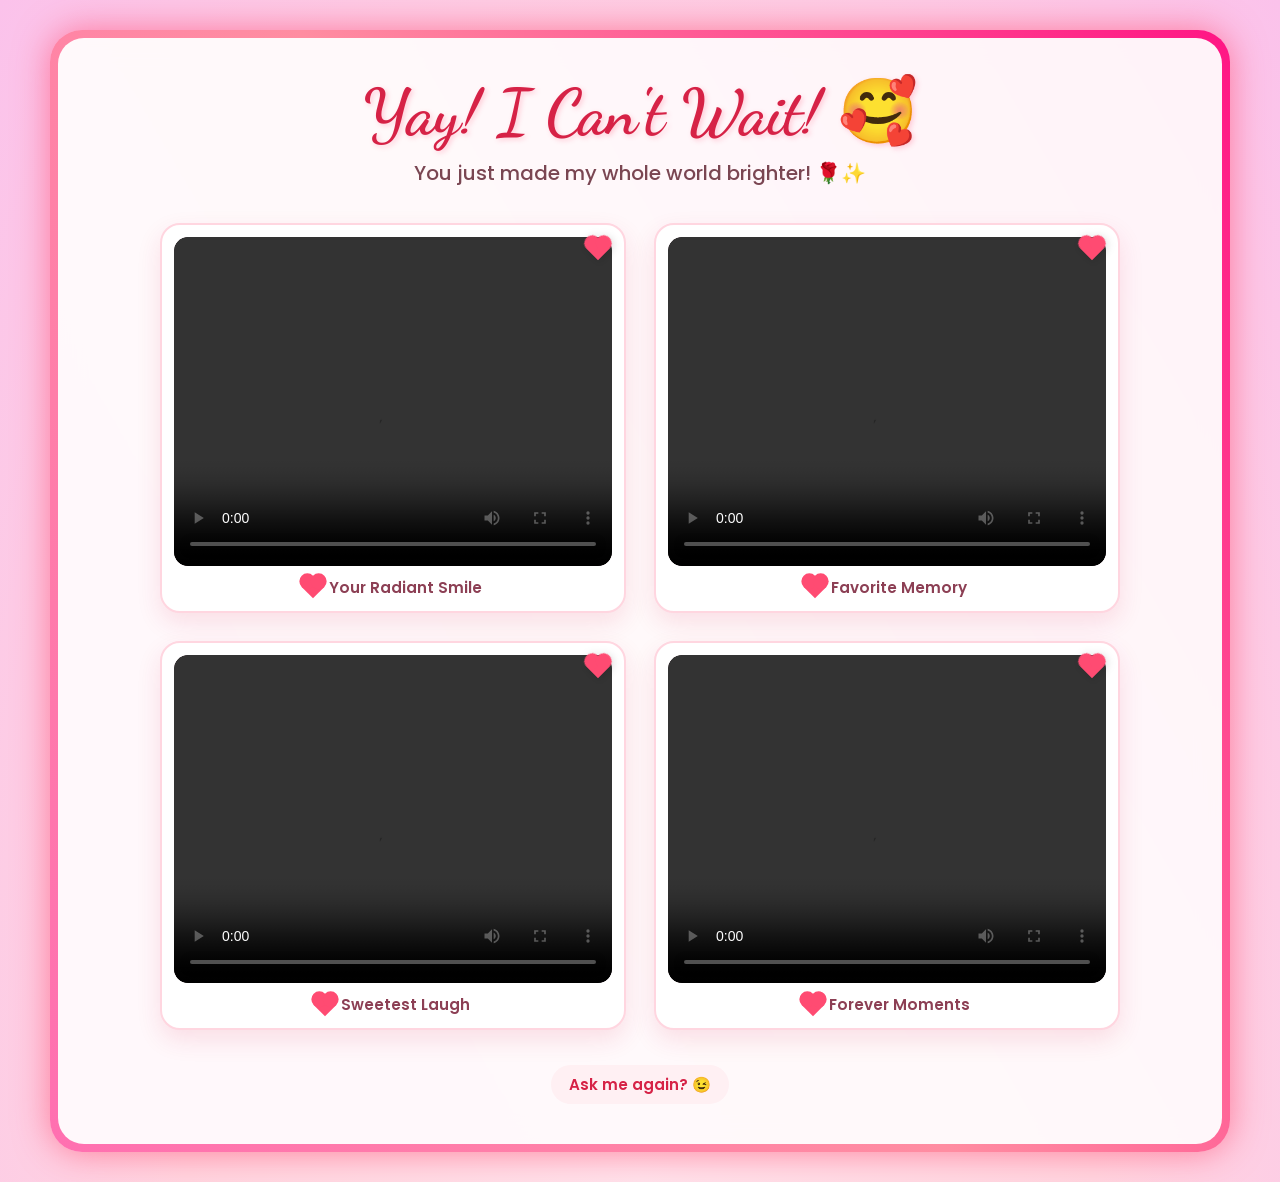
==== yes.html @ 3ace4ea4 "PROPOSAL" ====
<!DOCTYPE html>
<html lang="en">
<head>
  <meta charset="UTF-8">
  <meta name="viewport" content="width=device-width, initial-scale=1.0">
  <title>Yay! I Can't Wait! 💖</title>
  <link rel="stylesheet" href="style.css">
</head>
<body class="yes-body">

  <!-- Background Audio: Plays automatically on page load -->
  <audio id="bgMusic" autoplay loop preload="auto">
    <source src="SOFT.mp3" type="audio/mpeg">
    <source src="SOFT.Mp3" type="audio/mpeg">
    Your browser does not support the audio element.
  </audio>

  <!-- Animated Glowing Page Border Wrapping Entire Page -->
  <div class="romantic-page-frame">

    <!-- Ambient Falling CSS Hearts -->
    <div class="falling-hearts-container" aria-hidden="true">
      <div class="falling-heart css-heart"></div>
      <div class="falling-heart css-heart"></div>
      <div class="falling-heart css-heart"></div>
      <div class="falling-heart css-heart"></div>
      <div class="falling-heart css-heart"></div>
      <div class="falling-heart css-heart"></div>
    </div>

    <!-- Main Container Inside the Animated Border -->
    <main class="success-container">

      <!-- Celebration Header -->
      <header class="celebration-header">
        <h1 class="celebration-title">Yay! I Can't Wait! 🥰</h1>
        <p class="celebration-subtitle">You just made my whole world brighter! 🌹✨</p>
      </header>

      <!-- 4 Placeholder Videos Grid (for videos of her) -->
      <section class="videos-grid">
        
        <!-- Video 1 -->
        <article class="video-card">
          <div class="heart-badge css-heart"></div>
          <div class="video-wrapper">
            <video class="placeholder-video" controls loop playsinline preload="metadata">
              <source src="" type="video/mp4">
              Your browser does not support the video tag.
            </video>
          </div>
          <p class="video-caption">
            <span class="css-heart"></span>
            <span>Your Radiant Smile</span>
          </p>
        </article>

        <!-- Video 2 -->
        <article class="video-card">
          <div class="heart-badge css-heart"></div>
          <div class="video-wrapper">
            <video class="placeholder-video" controls loop playsinline preload="metadata">
              <source src="" type="video/mp4">
              Your browser does not support the video tag.
            </video>
          </div>
          <p class="video-caption">
            <span class="css-heart"></span>
            <span>Favorite Memory</span>
          </p>
        </article>

        <!-- Video 3 -->
        <article class="video-card">
          <div class="heart-badge css-heart"></div>
          <div class="video-wrapper">
            <video class="placeholder-video" controls loop playsinline preload="metadata">
              <source src="" type="video/mp4">
              Your browser does not support the video tag.
            </video>
          </div>
          <p class="video-caption">
            <span class="css-heart"></span>
            <span>Sweetest Laugh</span>
          </p>
        </article>

        <!-- Video 4 -->
        <article class="video-card">
          <div class="heart-badge css-heart"></div>
          <div class="video-wrapper">
            <video class="placeholder-video" controls loop playsinline preload="metadata">
              <source src="" type="video/mp4">
              Your browser does not support the video tag.
            </video>
          </div>
          <p class="video-caption">
            <span class="css-heart"></span>
            <span>Forever Moments</span>
          </p>
        </article>

      </section>

      <!-- Back Link -->
      <footer>
        <a href="index.html" class="return-home">
          <span>Ask me again? 😉</span>
        </a>
      </footer>

    </main>
  </div>

  <!-- Audio Autoplay Support Script -->
  <script>
    window.addEventListener('DOMContentLoaded', () => {
      const audio = document.getElementById('bgMusic');
      if (!audio) return;

      const playPromise = audio.play();
      if (playPromise !== undefined) {
        playPromise.catch(() => {
          // If browser policy requires gesture, start on first click or touch
          const startAudio = () => {
            audio.play();
            document.removeEventListener('click', startAudio);
            document.removeEventListener('touchstart', startAudio);
          };
          document.addEventListener('click', startAudio);
          document.addEventListener('touchstart', startAudio);
        });
      }
    });
  </script>
</body>
</html>
---- style.css ----
/* =========================================================
   STYLE.CSS - "Will You Go Out With Me?"
   Vanilla HTML5 / CSS3 / ES6 (No External Frameworks)
   ========================================================= */

/* --- Fonts & Base Reset --- */
@import url('https://fonts.googleapis.com/css2?family=Dancing+Script:wght@700&family=Poppins:wght@300;400;600;700&display=swap');

* {
  margin: 0;
  padding: 0;
  box-sizing: border-box;
}

:root {
  --primary-pink: #ff4b72;
  --secondary-pink: #ff758c;
  --soft-pink: #ffe6eb;
  --glow-pink: rgba(255, 75, 114, 0.65);
  --deep-rose: #d62246;
  --text-dark: #2d131a;
  --card-bg: rgba(255, 255, 255, 0.92);
  --border-pink: rgba(255, 75, 114, 0.7);
}

body {
  font-family: 'Poppins', -apple-system, BlinkMacSystemFont, "Segoe UI", Roboto, sans-serif;
  min-height: 100vh;
  width: 100vw;
  overflow-x: hidden;
  background: radial-gradient(circle at center, #fff0f3 0%, #ffd1dc 50%, #ffb6c1 100%);
  color: var(--text-dark);
  position: relative;
}

/* =========================================================
   1. HOMEPAGE BORDER VIDEOS LAYOUT
   ========================================================= */
.index-body {
  overflow: hidden;
  display: flex;
  align-items: center;
  justify-content: center;
}

/* ---- Side Video Panels (left = eh.mp4, right = eh2.mp4) ---- */
.side-video {
  position: fixed;
  top: 5;
  width: 50vw;         /* Each side takes 30% of screen width */
  height: 99vh;       /* Full screen height */
  z-index: 2;
  pointer-events: none; /* Never blocks clicks */
  opacity: 0;          /* Hidden by default */
  transition: opacity 0.35s ease;
  overflow: hidden;
}

.side-video.visible {
  opacity: 1;          /* Shown only when cursor is ON the No button */
}

.side-left {
  left: 0;
  width: 40vw;
  height: 100vh;
  border-right: 4px solid var(--border-pink);
  box-shadow: 6px 0 35px rgba(255, 75, 114, 0.5);
}

.side-right {
  right: 0;
  border-left: 4px solid var(--border-pink);
  box-shadow: -6px 0 35px rgba(255, 75, 114, 0.5);
}

.side-video .border-video {
  width: 100%;
  height: 100%;
  object-fit: cover;
  display: block;
  opacity: 1;          /* Video itself is always full opacity inside its panel */
  pointer-events: none;
  filter: saturate(1.15) brightness(0.96);
}

/* =========================================================
   2. PROPOSAL CARD & BUTTONS
   ========================================================= */
.proposal-card {
  position: relative;
  z-index: 10;
  background: var(--card-bg);
  backdrop-filter: blur(14px);
  -webkit-backdrop-filter: blur(14px);
  padding: 45px 50px;
  border-radius: 30px;
  text-align: center;
  max-width: 540px;
  width: 90%;
  box-shadow: 
    0 20px 45px rgba(214, 34, 70, 0.18),
    0 0 0 1px rgba(255, 255, 255, 0.8) inset;
  animation: cardFadeIn 0.8s ease-out;
}

@keyframes cardFadeIn {
  from {
    opacity: 0;
    transform: translateY(20px) scale(0.98);
  }
  to {
    opacity: 1;
    transform: translateY(0) scale(1);
  }
}

.sparkle-heart {
  font-size: 3rem;
  margin-bottom: 8px;
  animation: pulseBeat 1.4s infinite ease-in-out;
  display: inline-block;
}

@keyframes pulseBeat {
  0%, 100% { transform: scale(1); }
  50% { transform: scale(1.18); }
}

.question-text {
  font-family: 'Dancing Script', cursive;
  font-size: 3.2rem;
  color: var(--deep-rose);
  margin-bottom: 10px;
  text-shadow: 2px 2px 4px rgba(255, 75, 114, 0.2);
  line-height: 1.15;
}

.subtitle-text {
  font-size: 1.05rem;
  color: #6d4b53;
  margin-bottom: 35px;
  font-weight: 400;
}

.buttons-container {
  display: flex;
  justify-content: center;
  align-items: center;
  gap: 25px;
  min-height: 65px;
  position: relative;
}


.btn {
  padding: 14px 38px;
  font-size: 1.15rem;
  font-weight: 600;
  border-radius: 50px;
  border: none;
  cursor: pointer;
  text-decoration: none;
  display: inline-flex;
  align-items: center;
  justify-content: center;
  user-select: none;
  outline: none;
}

/* YES BUTTON */
.btn-yes {
  background: linear-gradient(135deg, #ff416c, #ff4b72);
  color: #ffffff;
  box-shadow: 0 8px 25px rgba(255, 65, 108, 0.45);
  transition: transform 0.25s ease, box-shadow 0.25s ease;
}

.btn-yes:hover {
  transform: translateY(-3px) scale(1.08);
  box-shadow: 0 12px 30px rgba(255, 65, 108, 0.65);
}

.btn-yes:active {
  transform: translateY(1px) scale(1.02);
}

/* NO BUTTON - static, does nothing when clicked */
.btn-no {
  background: #f1f3f5;
  color: #555e68;
  box-shadow: 0 6px 18px rgba(0, 0, 0, 0.08);
  transition: background 0.3s ease, box-shadow 0.3s ease;
}

.btn-no:hover {
  background: #e9ecef;
  cursor: not-allowed;
}

/* =========================================================
   3. YES.HTML - ANIMATED GLOWING PAGE BORDER & CELEBRATION
   ========================================================= */
.yes-body {
  padding: 30px 20px;
  display: flex;
  justify-content: center;
  align-items: center;
  min-height: 100vh;
  background: radial-gradient(ellipse at bottom, #ffe3ec 0%, #ffd6e0 50%, #fbc2eb 100%);
  position: relative;
  overflow-x: hidden;
}

/* Animated Glowing Border wrapping the entire page */
.romantic-page-frame {
  position: relative;
  width: 100%;
  max-width: 1180px;
  border-radius: 32px;
  padding: 8px; /* Frame border thickness */
  background: linear-gradient(60deg, #ff1493, #ff69b4, #ff8da1, #ff007f, #ff416c, #ff758c);
  background-size: 300% 300%;
  animation: animatedBorderGradient 5s ease infinite, romanticGlow 2.5s ease-in-out infinite alternate;
  box-shadow: 0 0 35px var(--glow-pink);
}

@keyframes animatedBorderGradient {
  0% { background-position: 0% 50%; }
  50% { background-position: 100% 50%; }
  100% { background-position: 0% 50%; }
}

@keyframes romanticGlow {
  0% {
    box-shadow: 0 0 25px rgba(255, 75, 114, 0.4), 0 0 60px rgba(255, 105, 180, 0.2);
  }
  100% {
    box-shadow: 0 0 45px rgba(255, 20, 147, 0.7), 0 0 85px rgba(255, 65, 108, 0.4);
  }
}

.success-container {
  background: rgba(255, 255, 255, 0.95);
  backdrop-filter: blur(12px);
  border-radius: 26px;
  padding: 40px 30px;
  text-align: center;
  position: relative;
  overflow: hidden;
  z-index: 2;
}

/* Header Content */
.celebration-header {
  margin-bottom: 35px;
}

.celebration-title {
  font-family: 'Dancing Script', cursive;
  font-size: 4rem;
  color: var(--deep-rose);
  line-height: 1.1;
  margin-bottom: 10px;
  text-shadow: 2px 2px 5px rgba(255, 75, 114, 0.25);
}

.celebration-subtitle {
  font-size: 1.25rem;
  color: #7a4652;
  font-weight: 500;
}

/* =========================================================
   4. GRID FOR 4 PLACEHOLDER VIDEOS (YES.HTML)
   ========================================================= */
.videos-grid {
  display: grid;
  grid-template-columns: repeat(2, 1fr);
  gap: 28px;
  max-width: 960px;
  margin: 0 auto 35px auto;
  position: relative;
  z-index: 5;
}

.video-card {
  position: relative;
  background: #fff;
  border-radius: 20px;
  padding: 12px;
  box-shadow: 0 10px 25px rgba(214, 34, 70, 0.12);
  border: 2px solid #ffd6e0;
  transition: transform 0.3s ease, box-shadow 0.3s ease;
  overflow: hidden;
}

.video-card:hover {
  transform: translateY(-6px) scale(1.02);
  box-shadow: 0 16px 35px rgba(255, 65, 108, 0.25);
  border-color: var(--secondary-pink);
}

.video-wrapper {
  position: relative;
  width: 100%;
  aspect-ratio: 4 / 3;
  background: #fdf2f4;
  border-radius: 14px;
  overflow: hidden;
  display: flex;
  align-items: center;
  justify-content: center;
}

.placeholder-video,
.video-wrapper img {
  width: 100%;
  height: 100%;
  object-fit: cover;
  border-radius: 14px;
  background-color: #2b1f24;
  display: block;
  transition: transform 0.4s ease;
}

.video-card:hover .placeholder-video,
.video-card:hover .video-wrapper img {
  transform: scale(1.03);
}

.video-caption {
  margin-top: 10px;
  font-size: 0.95rem;
  font-weight: 600;
  color: #8c3f54;
  display: flex;
  align-items: center;
  justify-content: center;
  gap: 8px;
}

/* =========================================================
   5. CSS HEARTS (BADGES & FALLING ANIMATION)
   ========================================================= */
/* Pure CSS Heart shape */
.css-heart {
  display: inline-block;
  position: relative;
  width: 16px;
  height: 16px;
  background-color: var(--primary-pink);
  transform: rotate(-45deg);
}

.css-heart::before,
.css-heart::after {
  content: "";
  position: absolute;
  width: 16px;
  height: 16px;
  background-color: var(--primary-pink);
  border-radius: 50%;
}

.css-heart::before {
  top: -8px;
  left: 0;
}

.css-heart::after {
  top: 0;
  right: -8px;
}

/* Corner badges on video cards */
.heart-badge {
  position: absolute;
  top: 16px;
  right: 18px;
  z-index: 10;
  filter: drop-shadow(0 2px 4px rgba(0,0,0,0.15));
}

/* Falling Hearts Container */
.falling-hearts-container {
  position: absolute;
  top: 0;
  left: 0;
  width: 100%;
  height: 100%;
  pointer-events: none;
  overflow: hidden;
  z-index: 1;
}

.falling-heart {
  position: absolute;
  top: -30px;
  opacity: 0.6;
  animation: fallDown linear infinite;
}

.falling-heart:nth-child(1) { left: 10%; animation-duration: 6s; animation-delay: 0s; transform: scale(0.8) rotate(-45deg); }
.falling-heart:nth-child(2) { left: 25%; animation-duration: 8s; animation-delay: 2.5s; transform: scale(1.1) rotate(-45deg); }
.falling-heart:nth-child(3) { left: 45%; animation-duration: 7s; animation-delay: 1.2s; transform: scale(0.9) rotate(-45deg); }
.falling-heart:nth-child(4) { left: 65%; animation-duration: 9s; animation-delay: 3s; transform: scale(1.2) rotate(-45deg); }
.falling-heart:nth-child(5) { left: 82%; animation-duration: 6.5s; animation-delay: 0.7s; transform: scale(0.85) rotate(-45deg); }
.falling-heart:nth-child(6) { left: 92%; animation-duration: 8.5s; animation-delay: 4s; transform: scale(1) rotate(-45deg); }

@keyframes fallDown {
  0% {
    top: -40px;
    opacity: 0;
  }
  15% {
    opacity: 0.65;
  }
  85% {
    opacity: 0.65;
  }
  100% {
    top: 105%;
    opacity: 0;
    transform: scale(1.3) rotate(45deg);
  }
}

.return-home {
  display: inline-flex;
  align-items: center;
  gap: 8px;
  color: var(--deep-rose);
  text-decoration: none;
  font-weight: 600;
  font-size: 0.95rem;
  padding: 8px 18px;
  border-radius: 20px;
  background: #fff0f3;
  transition: all 0.2s ease;
}

.return-home:hover {
  background: #ffe3ec;
  transform: scale(1.05);
}

/* =========================================================
   6. RESPONSIVE DESIGN
   ========================================================= */
@media (max-width: 768px) {
  .question-text {
    font-size: 2.4rem;
  }
  
  .celebration-title {
    font-size: 2.7rem;
  }

  .proposal-card {
    padding: 35px 22px;
  }

  /* Narrower side videos on small screens */
  .side-video {
    width: 22vw;
  }

  .videos-grid {
    grid-template-columns: 1fr;
    gap: 20px;
  }

  .btn {
    padding: 12px 28px;
    font-size: 1.05rem;
  }

  .buttons-container {
    gap: 15px;
  }
}
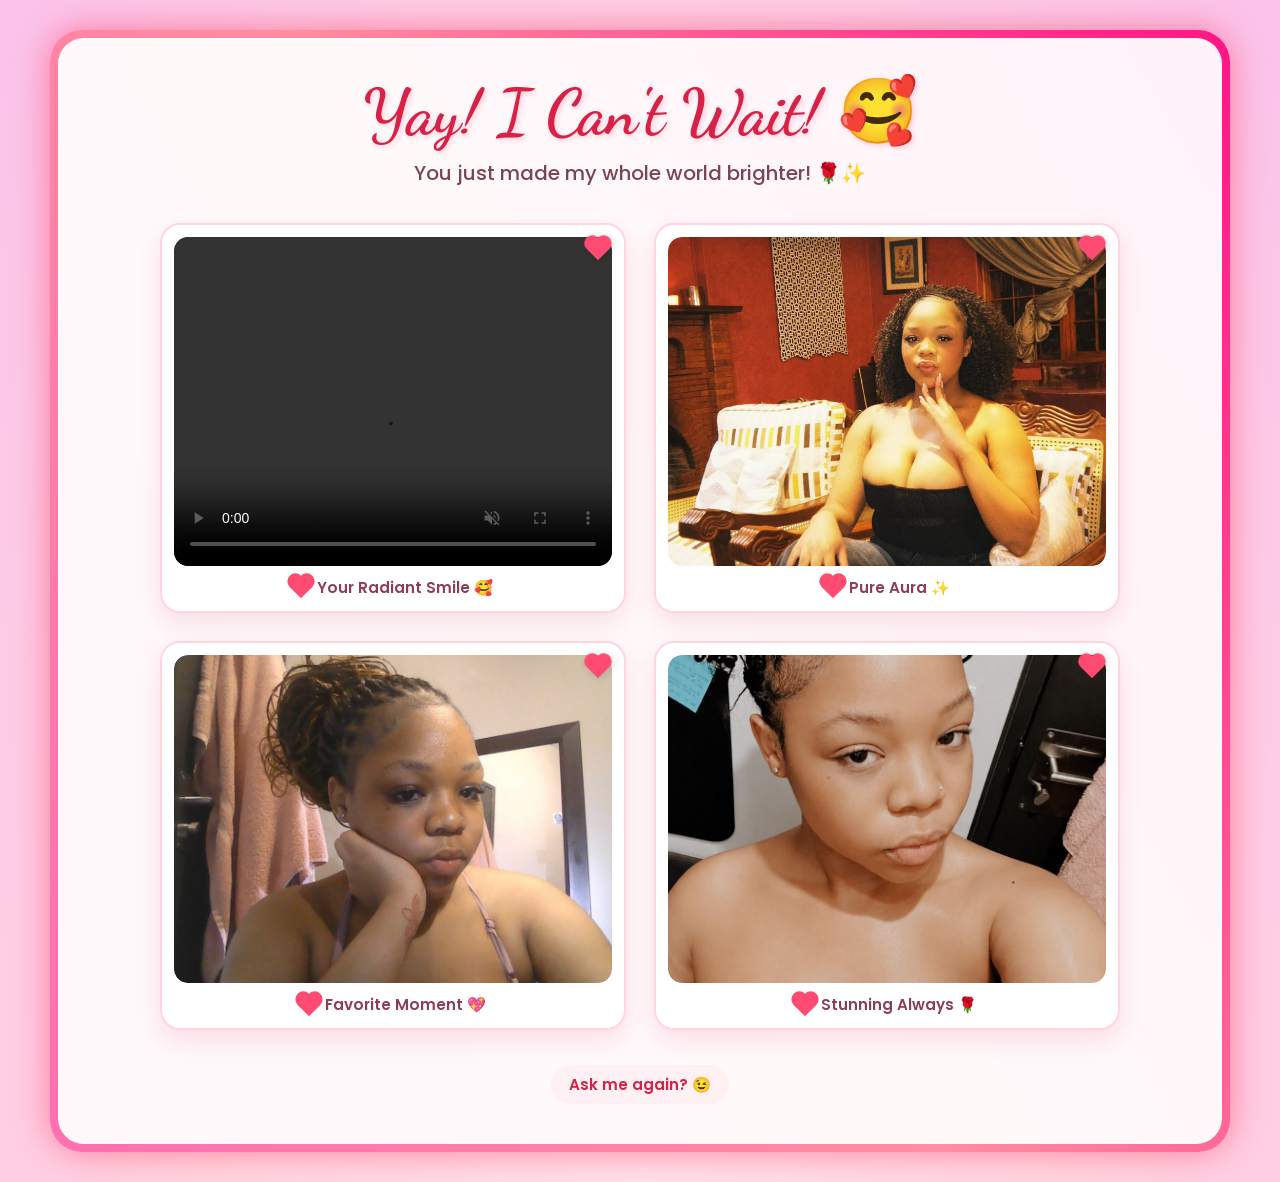
==== commit 1cce64d3: "yes" ====
--- a/yes.html
+++ b/yes.html
@@ -37,66 +37,57 @@
         <p class="celebration-subtitle">You just made my whole world brighter! 🌹✨</p>
       </header>
 
-      <!-- 4 Placeholder Videos Grid (for videos of her) -->
+      <!-- 4 Media Cards (Video & Photos from angy folder) -->
       <section class="videos-grid">
         
-        <!-- Video 1 -->
+        <!-- Media 1: Video -->
         <article class="video-card">
           <div class="heart-badge css-heart"></div>
           <div class="video-wrapper">
-            <video class="placeholder-video" controls loop playsinline preload="metadata">
-              <source src="" type="video/mp4">
+            <video class="placeholder-video" controls autoplay muted loop playsinline preload="auto">
+              <source src="angy/ANGY.mp4" type="video/mp4">
               Your browser does not support the video tag.
             </video>
           </div>
           <p class="video-caption">
             <span class="css-heart"></span>
-            <span>Your Radiant Smile</span>
+            <span>Your Radiant Smile 🥰</span>
           </p>
         </article>
 
-        <!-- Video 2 -->
+        <!-- Media 2: Image (ang aura) -->
         <article class="video-card">
           <div class="heart-badge css-heart"></div>
           <div class="video-wrapper">
-            <video class="placeholder-video" controls loop playsinline preload="metadata">
-              <source src="" type="video/mp4">
-              Your browser does not support the video tag.
-            </video>
+            <img src="angy/ang aura.jpeg" alt="Ang Aura" loading="lazy">
           </div>
           <p class="video-caption">
             <span class="css-heart"></span>
-            <span>Favorite Memory</span>
+            <span>Pure Aura ✨</span>
           </p>
         </article>
 
-        <!-- Video 3 -->
+        <!-- Media 3: Image (Lap Andy) -->
         <article class="video-card">
           <div class="heart-badge css-heart"></div>
           <div class="video-wrapper">
-            <video class="placeholder-video" controls loop playsinline preload="metadata">
-              <source src="" type="video/mp4">
-              Your browser does not support the video tag.
-            </video>
+            <img src="angy/Lap Andy.jpeg" alt="Lap Andy" loading="lazy">
           </div>
           <p class="video-caption">
             <span class="css-heart"></span>
-            <span>Sweetest Laugh</span>
+            <span>Favorite Moment 💖</span>
           </p>
         </article>
 
-        <!-- Video 4 -->
+        <!-- Media 4: Image (whiteAngy) -->
         <article class="video-card">
           <div class="heart-badge css-heart"></div>
           <div class="video-wrapper">
-            <video class="placeholder-video" controls loop playsinline preload="metadata">
-              <source src="" type="video/mp4">
-              Your browser does not support the video tag.
-            </video>
+            <img src="angy/whiteAngy.jpeg" alt="White Angy" loading="lazy">
           </div>
           <p class="video-caption">
             <span class="css-heart"></span>
-            <span>Forever Moments</span>
+            <span>Stunning Always 🌹</span>
           </p>
         </article>
 
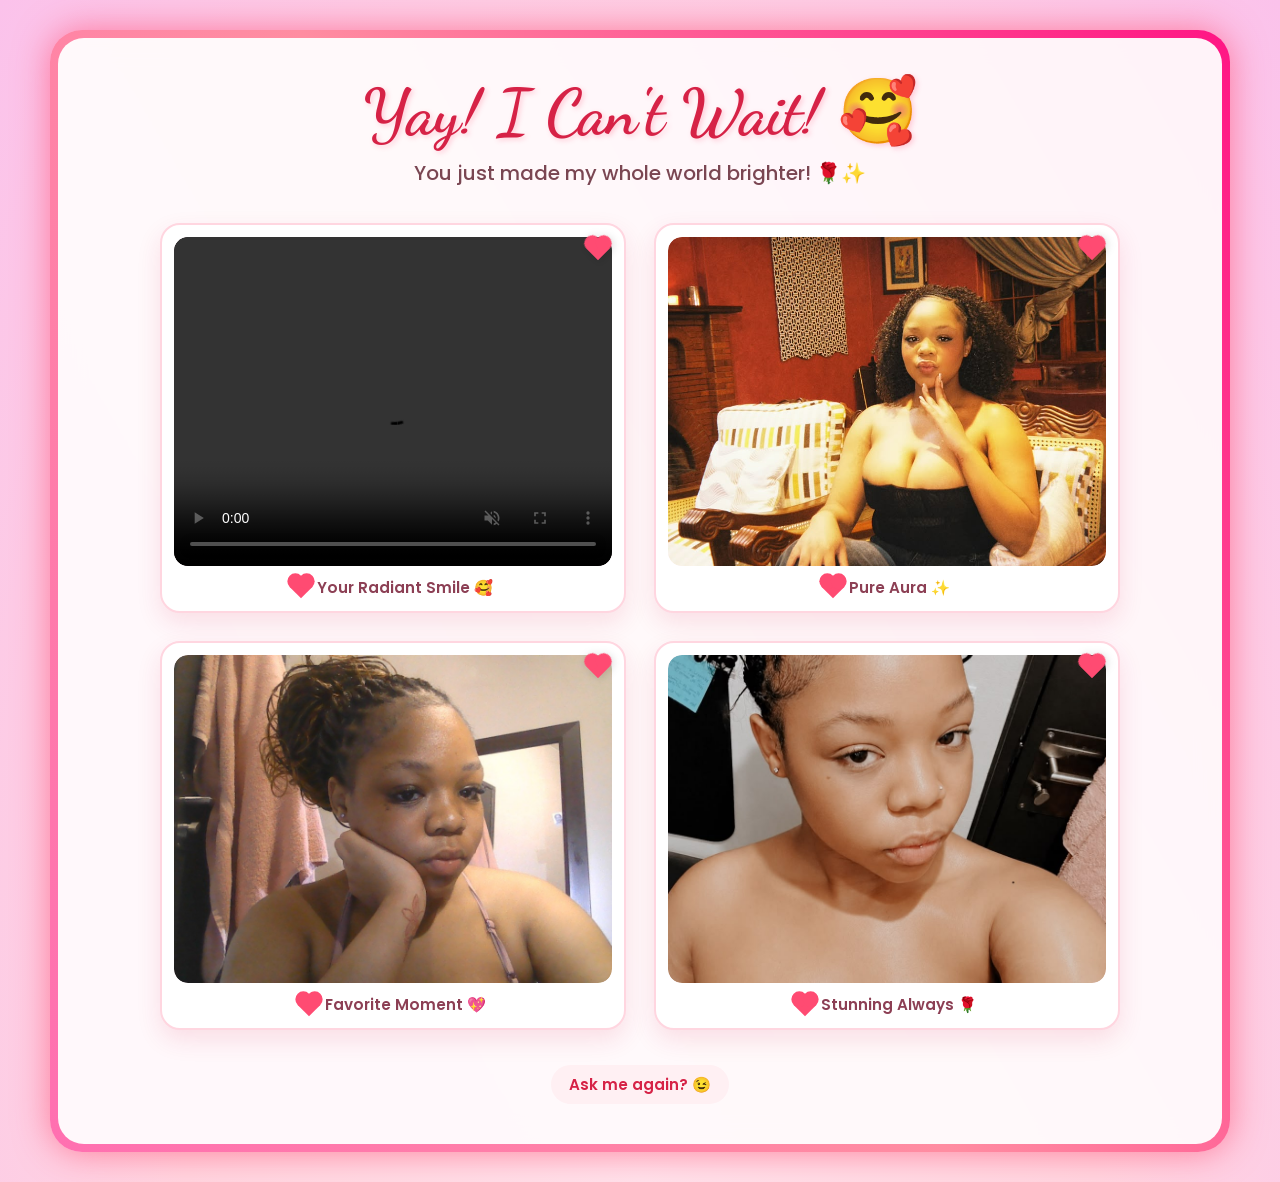
==== commit 6d64ef6b: "fixed audio to satrt 70 secs" ====
--- a/yes.html
+++ b/yes.html
@@ -8,10 +8,10 @@
 </head>
 <body class="yes-body">
 
-  <!-- Background Audio: Plays automatically on page load -->
-  <audio id="bgMusic" autoplay loop preload="auto">
-    <source src="SOFT.mp3" type="audio/mpeg">
-    <source src="SOFT.Mp3" type="audio/mpeg">
+  <!-- Background Audio: Plays automatically starting at 1:10 (70s) -->
+  <audio id="bgMusic" loop preload="auto">
+    <source src="SOFT.mp3#t=70" type="audio/mpeg">
+    <source src="SOFT.Mp3#t=70" type="audio/mpeg">
     Your browser does not support the audio element.
   </audio>
 
@@ -103,24 +103,43 @@
     </main>
   </div>
 
-  <!-- Audio Autoplay Support Script -->
+  <!-- Audio Autoplay Support Script (Starts at 1:10 = 70s) -->
   <script>
     window.addEventListener('DOMContentLoaded', () => {
       const audio = document.getElementById('bgMusic');
       if (!audio) return;
 
-      const playPromise = audio.play();
-      if (playPromise !== undefined) {
-        playPromise.catch(() => {
-          // If browser policy requires gesture, start on first click or touch
-          const startAudio = () => {
-            audio.play();
-            document.removeEventListener('click', startAudio);
-            document.removeEventListener('touchstart', startAudio);
-          };
-          document.addEventListener('click', startAudio);
-          document.addEventListener('touchstart', startAudio);
-        });
+      const START_TIME = 70; // 1:10 in seconds
+
+      const setAndPlay = () => {
+        try {
+          audio.currentTime = START_TIME;
+        } catch (e) {}
+
+        const playPromise = audio.play();
+        if (playPromise !== undefined) {
+          playPromise.catch(() => {
+            // If browser policy requires user gesture, start at 1:10 on first click or touch
+            const enableAudio = () => {
+              try {
+                audio.currentTime = START_TIME;
+              } catch (e) {}
+              audio.play();
+              document.removeEventListener('click', enableAudio);
+              document.removeEventListener('touchstart', enableAudio);
+            };
+            document.addEventListener('click', enableAudio);
+            document.addEventListener('touchstart', enableAudio);
+          });
+        }
+      };
+
+      if (audio.readyState >= 1) {
+        setAndPlay();
+      } else {
+        audio.addEventListener('loadedmetadata', setAndPlay, { once: true });
+        // Fallback attempt in case event already passed
+        setTimeout(setAndPlay, 60);
       }
     });
   </script>
